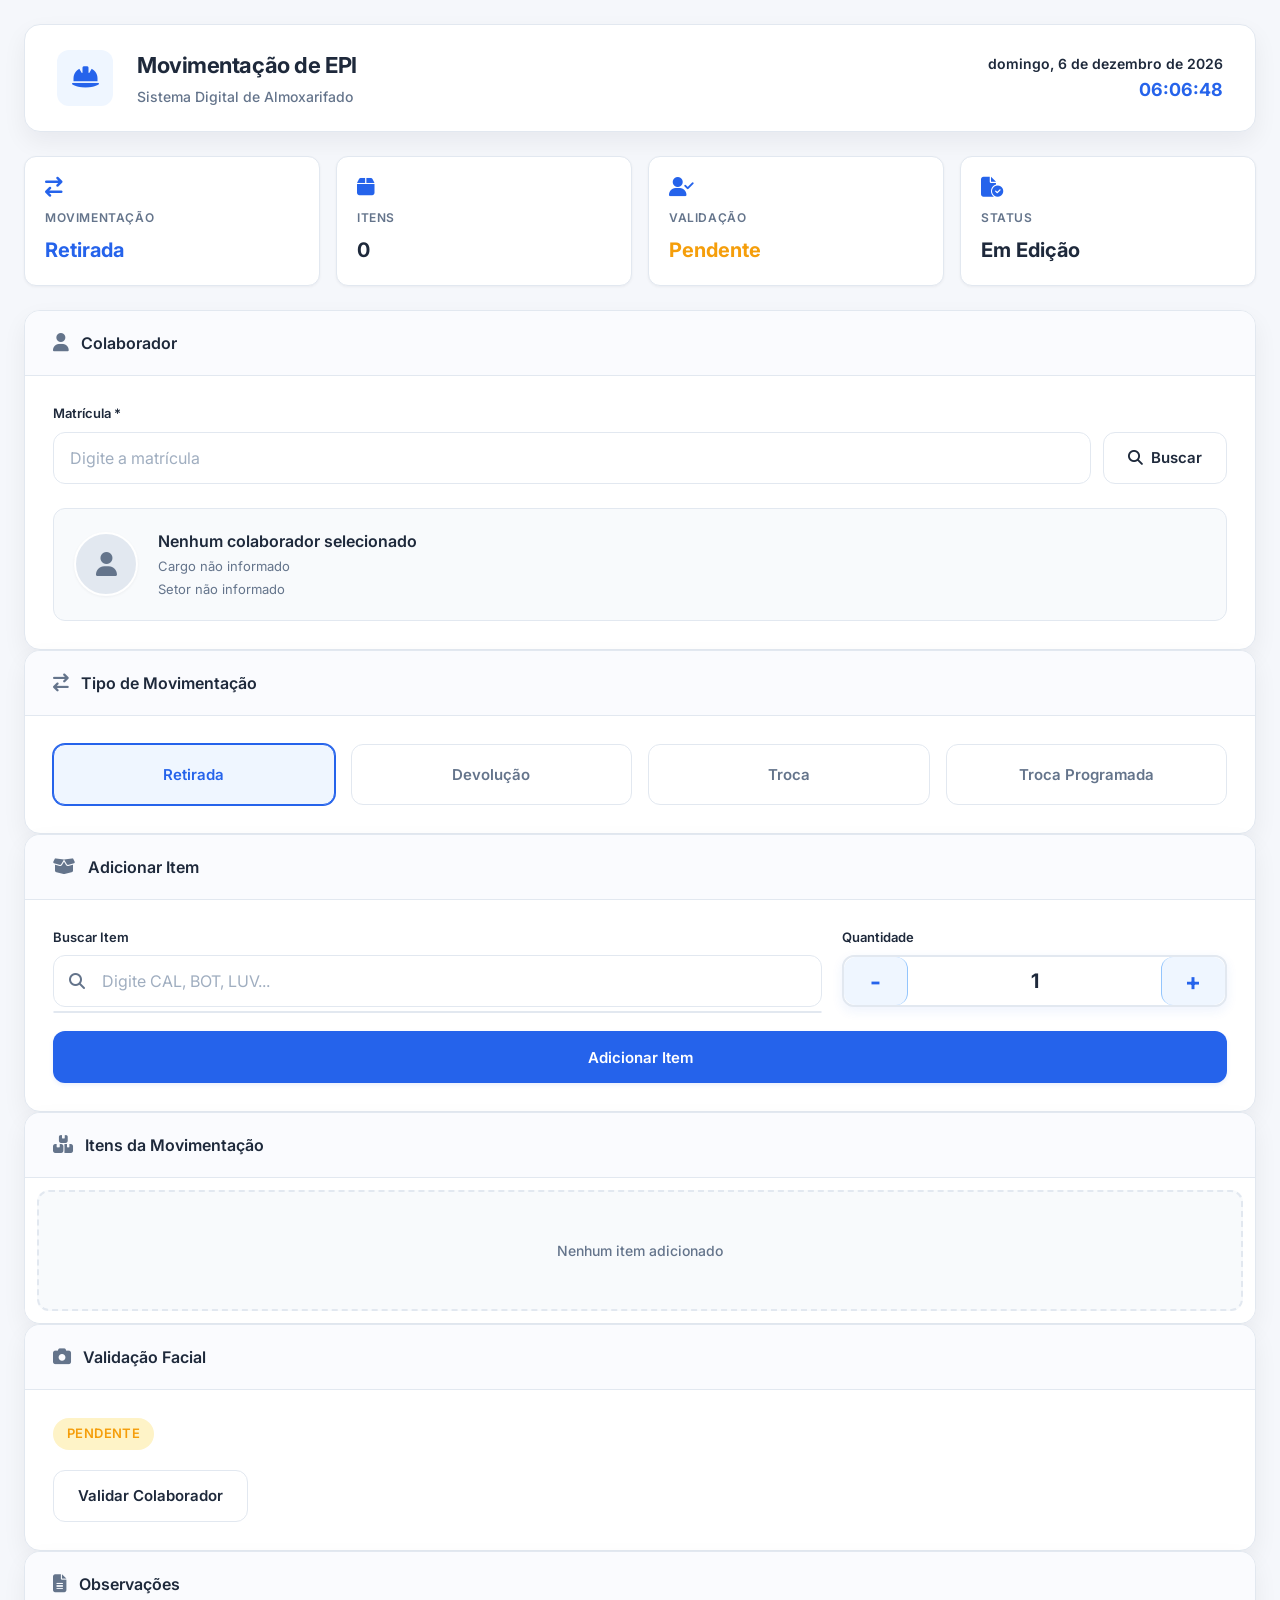
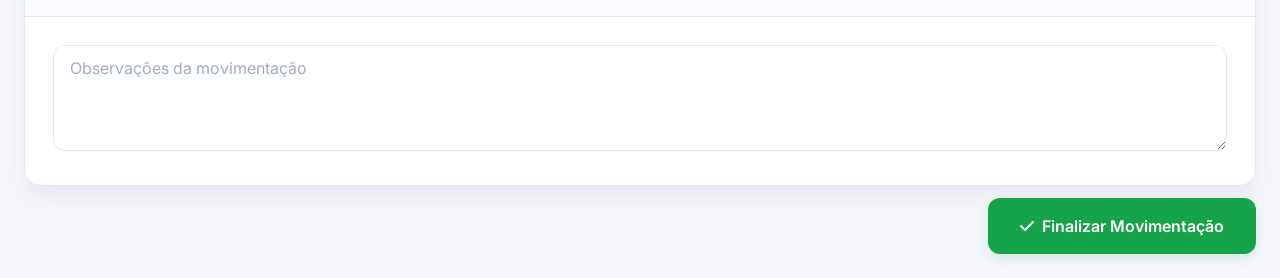
==== index.html @ 435e752e "Rename INDEXFormDigital.html to index.html" ====
<!DOCTYPE html>
<html lang="pt-BR">
<head>
    <meta charset="UTF-8">
    <meta name="viewport" content="width=device-width, initial-scale=1.0">
    <title>Movimentação de EPI</title>
    <link rel="stylesheet" href="style.css">
    <link rel="stylesheet" href="https://cdnjs.cloudflare.com/ajax/libs/font-awesome/6.7.2/css/all.min.css">
</head>
<body> 

    <div class="app-container">

        <div class="hero-header">
            <div class="hero-left">
                <div class="hero-icon">
                    <i class="fa-solid fa-helmet-safety"></i>
                </div>
                <div>
                    <h1>Movimentação de EPI</h1>
                    <p>Sistema Digital de Almoxarifado</p>
                </div>
            </div>
            <div class="hero-clock">
                <span id="currentDate"></span>
                <span id="currentTime"></span>
            </div>
        </div>

        <div class="dashboard-grid">
            <div class="dashboard-card">
                <i class="fa-solid fa-arrow-right-arrow-left"></i>
                <span>Movimentação</span>
                <strong id="dashTipo">Retirada</strong>
            </div>
            <div class="dashboard-card">
                <i class="fa-solid fa-box"></i>
                <span>Itens</span>
                <strong id="dashItens">0</strong>
            </div>
            <div class="dashboard-card">
                <i class="fa-solid fa-user-check"></i>
                <span>Validação</span>
                <strong id="dashValidacao">Pendente</strong>
            </div>
            <div class="dashboard-card">
                <i class="fa-solid fa-file-circle-check"></i>
                <span>Status</span>
                <strong>Em Edição</strong>
            </div>
        </div>

        <form id="movimentacaoEPIForm">

            <div class="card">
                <div class="card-header">
                    <h2>
                        <i class="fa-solid fa-user"></i>
                        Colaborador
                    </h2>
                </div>
                <div class="card-body">
                    <div class="field field-matricula">
                        <label for="matricula">Matrícula *</label>
                        <div class="search-group">
                            <input
                                type="text"
                                id="matricula"
                                name="matricula"
                                placeholder="Digite a matrícula">
                            <button
                                type="button"
                                id="btnBuscarColaborador">
                                <i class="fa-solid fa-magnifying-glass"></i>
                                Buscar
                            </button>
                        </div>
                    </div>
                    <div class="employee-summary">
                        <div class="employee-avatar">
                            <i class="fa-solid fa-user"></i>
                        </div>
                        <div class="employee-content">
                            <h3 id="employeeName">Nenhum colaborador selecionado</h3>
                            <p id="employeeRole">Cargo não informado</p>
                            <p id="employeeSector">Setor não informado</p>

                            <input type="hidden" id="nomeColaborador" name="nomeColaborador">
                            <input type="hidden" id="cargoColaborador" name="cargoColaborador">
                            <input type="hidden" id="setorColaborador" name="setorColaborador">
                        </div>
                    </div>
                </div>
            </div>

            <div class="card">
                <div class="card-header">
                    <h2>
                        <i class="fa-solid fa-arrow-right-arrow-left"></i>
                        Tipo de Movimentação
                    </h2>
                </div>
                <div class="card-body">
                    <div class="tipo-grid">
                        <button
                            type="button"
                            class="tipo-btn active"
                            data-tipo="RETIRADA">
                            Retirada
                        </button>
                        <button
                            type="button"
                            class="tipo-btn"
                            data-tipo="DEVOLUCAO">
                            Devolução
                        </button>
                        <button
                            type="button"
                            class="tipo-btn"
                            data-tipo="TROCA">
                            Troca
                        </button>
                        <button
                            type="button"
                            class="tipo-btn"
                            data-tipo="TROCA_PROGRAMADA">
                            Troca Programada
                        </button>
                    </div>
                    <input
                        type="hidden"
                        id="tipoMovimentacao"
                        name="tipoMovimentacao"
                        value="RETIRADA">
                </div>
            </div>

            <div class="card">
                <div class="card-header">
                    <h2>
                        <i class="fa-solid fa-box-open"></i>
                        Adicionar Item
                    </h2>
                </div>
                <div class="card-body">
                    <div class="form-row">
                        <div class="field">
                            <label for="buscaItem">Buscar Item</label>
                            <div class="input-icon">
                                <i class="fa-solid fa-magnifying-glass"></i>
                                <input
                                    type="text"
                                    id="buscaItem"
                                    placeholder="Digite CAL, BOT, LUV...">
                            </div>
                            <div id="sugestoesItens" class="sugestoes-container"></div>
                        </div>
                        <div class="field">
                            <label for="quantidade">Quantidade</label>
                            <div class="quantity-box">
                                <button type="button" id="btnMenos">-</button>
                                <input
                                    type="text"
                                    id="quantidade"
                                    value="1"
                                    readonly>
                                <button type="button" id="btnMais">+</button>
                            </div>
                        </div>
                    </div>
                    <button
                        type="button"
                        id="btnAdicionarItem"
                        class="btn-primary">
                        Adicionar Item
                    </button>
                </div>
            </div>

            <div class="card">
                <div class="card-header">
                    <h2>
                        <i class="fa-solid fa-boxes-stacked"></i>
                        Itens da Movimentação
                    </h2>
                </div>
                <div id="listaItens" class="lista-itens">
                    <div class="empty-state">
                        Nenhum item adicionado
                    </div>
                </div>
            </div>

            <div class="card">
                <div class="card-header">
                    <h2>
                        <i class="fa-solid fa-camera"></i>
                        Validação Facial
                    </h2>
                </div>
                <div class="card-body">
                    <div class="status-validacao">
                        <span id="statusBiometria" class="status-badge pending">Pendente</span>
                    </div>
                    <button
                        type="button"
                        id="btnBiometria"
                        class="btn-secondary">
                        Validar Colaborador
                    </button>
                </div>
            </div>

            <div class="card">
                <div class="card-header">
                    <h2>
                        <i class="fa-solid fa-file-lines"></i>
                        Observações
                    </h2>
                </div>
                <div class="card-body">
                    <textarea
                        id="observacoes"
                        rows="4"
                        placeholder="Observações da movimentação"></textarea>
                </div>
            </div>

            <div class="footer-actions">
                <button
                    type="button"
                    id="btnFinalizar"
                    class="btn-success">
                    <i class="fa-solid fa-check"></i>
                    Finalizar Movimentação
                </button>
            </div>

        </form>
    </div>
<script src="script.js"></script>
</body>
</html>
---- style.css ----
/* ==========================================================================
   STYLE.CSS - SISTEMA CORPORATIVO DE MOVIMENTAÇÃO DE EPI (FLUIG TABLET)
   DESIGN SYSTEM: ENTERPRISE SAAS / SAP FIORI / MICROSOFT DYNAMICS INSPIRED
   ========================================================================== */

@import url('https://fonts.googleapis.com/css2?family=Inter:wght@400;500;600;700&display=swap');

/* --- VARIÁVEIS DO DESIGN SYSTEM --- */
:root {
    --bg-global: #f5f7fb;
    --bg-card: #ffffff;
    --primary: #2563eb;
    --primary-hover: #1d4ed8;
    --primary-light: #eff6ff;
    --success: #16a34a;
    --success-hover: #15803d;
    --success-light: #f0fdf4;
    --warning: #f59e0b;
    --warning-light: #fef3c7;
    --error: #dc2626;
    --error-light: #fef2f2;
    --text-primary: #1e293b;
    --text-secondary: #64748b;
    --border-color: #e2e8f0;
    --border-focus: #93c5fd;
    --radius-sm: 6px;
    --radius-md: 12px;
    --radius-lg: 16px;
    --shadow-sm: 0 1px 3px rgba(15, 23, 42, 0.05);
    --shadow-md: 0 10px 25px rgba(15, 23, 42, 0.06);
    --shadow-lg: 0 20px 40px rgba(15, 23, 42, 0.08);
    --transition-fast: 0.2s ease;
    --transition-normal: 0.3s ease;
}

/* --- RESET & CONFIGURAÇÕES GERAIS --- */
* {
    margin: 0;
    padding: 0;
    box-sizing: border-box;
    -webkit-font-smoothing: antialiased;
    -moz-osx-font-smoothing: grayscale;
    -webkit-tap-highlight-color: transparent; /* Remove o highlight azul de toque em tablets */
}

body {
    font-family: "Inter", "Segoe UI", sans-serif;
    background-color: var(--bg-global);
    color: var(--text-primary);
    line-height: 1.5;
    padding: 24px;
}

/* --- APP CONTAINER --- */
.app-container {
    max-width: 1280px;
    margin: 0 auto;
    display: flex;
    flex-direction: column;
    gap: 24px;
}

/* --- HERO HEADER --- */
.hero-header {
    background-color: var(--bg-card);
    border: 1px solid var(--border-color);
    border-radius: var(--radius-lg);
    padding: 24px 32px;
    display: table;
    width: 100%;
    box-shadow: var(--shadow-md);
}

.hero-left {
    display: table-cell;
    vertical-align: middle;
}

.hero-icon {
    display: inline-block;
    vertical-align: middle;
    width: 56px;
    height: 56px;
    background-color: var(--primary-light);
    color: var(--primary);
    border-radius: var(--radius-md);
    text-align: center;
    line-height: 56px;
    font-size: 24px;
    margin-right: 20px;
}

.hero-left > div {
    display: inline-block;
    vertical-align: middle;
}

.hero-left h1 {
    font-size: 22px;
    font-weight: 700;
    color: var(--text-primary);
    letter-spacing: -0.02em;
    margin-bottom: 4px;
}

.hero-left p {
    font-size: 14px;
    color: var(--text-secondary);
    font-weight: 500;
}

.hero-clock {
    display: table-cell;
    vertical-align: middle;
    text-align: right;
}

.hero-clock span {
    display: block;
}

#currentDate {
    font-size: 14px;
    font-weight: 600;
    color: var(--text-primary);
}

#currentTime {
    font-size: 18px;
    font-weight: 700;
    color: var(--primary);
    margin-top: 2px;
}

/* --- DASHBOARD GRID --- */
.dashboard-grid {
    display: grid;
    grid-template-columns: repeat(4, 1fr);
    gap: 16px;
}

.dashboard-card {
    background-color: var(--bg-card);
    border: 1px solid var(--border-color);
    border-radius: var(--radius-md);
    padding: 20px;
    box-shadow: var(--shadow-sm);
    display: flex;
    flex-direction: column;
    gap: 8px;
    position: relative;
    overflow: hidden;
    transition: transform var(--transition-fast), box-shadow var(--transition-fast);
}

.dashboard-card:hover {
    transform: translateY(-2px);
    box-shadow: var(--shadow-md);
}

.dashboard-card i {
    font-size: 20px;
    color: var(--primary);
    margin-bottom: 4px;
}

.dashboard-card span {
    font-size: 12px;
    font-weight: 600;
    text-transform: uppercase;
    letter-spacing: 0.05em;
    color: var(--text-secondary);
}

.dashboard-card strong {
    font-size: 20px;
    font-weight: 700;
    color: var(--text-primary);
}

/* Cores específicas baseadas em ID para o dashboard corporativo */
#dashTipo { color: var(--primary); }
#dashItens { color: var(--text-primary); }
#dashValidacao { color: var(--warning); }

/* --- COMPONENTES DE CARD --- */
.card {
    background-color: var(--bg-card);
    border: 1px solid var(--border-color);
    border-radius: var(--radius-lg);
    box-shadow: var(--shadow-md);
    overflow: hidden;
    display: flex;
    flex-direction: column;
}

.card-header {
    padding: 20px 28px;
    border-bottom: 1px solid var(--border-color);
    background-color: #fafbfe;
}

.card-header h2 {
    font-size: 16px;
    font-weight: 600;
    color: var(--text-primary);
    display: flex;
    align-items: center;
    gap: 12px;
}

.card-header h2 i {
    color: var(--text-secondary);
    font-size: 18px;
}

.card-body {
    padding: 28px;
}

/* --- FORMULÁRIOS E CAMPOS --- */
.form-row {
    display: grid;
    grid-template-columns: 2fr 1fr;
    gap: 20px;
    margin-bottom: 24px;
    align-items: start;
}

.field {
    display: flex;
    flex-direction: column;
    gap: 8px;
    position: relative;
}

.field label {
    font-size: 13px;
    font-weight: 600;
    color: var(--text-primary);
}

input[type="text"],
textarea {
    width: 100%;
    font-family: inherit;
    font-size: 16px; /* 16px impede o zoom automático do iOS/Safari ao focar no tablet */
    color: var(--text-primary);
    background-color: #ffffff;
    border: 1px solid var(--border-color);
    border-radius: var(--radius-md);
    padding: 12px 16px;
    outline: none;
    transition: border-color var(--transition-fast), box-shadow var(--transition-fast);
}

input[type="text"] {
    height: 52px; /* Área de toque aumentada e confortável para operação rápida em tablet */
}

input[type="text"]::placeholder,
textarea::placeholder {
    color: #a0aec0;
}

input[type="text"]:focus,
textarea:focus {
    border-color: var(--primary);
    box-shadow: 0 0 0 3px rgba(37, 99, 235, 0.15);
}

/* Grupo de Busca de Colaborador */
.search-group {
    display: flex;
    gap: 12px;
}

.search-group input {
    flex: 1;
}

/* Input com Ícone Interno */
.input-icon {
    position: relative;
}

.input-icon i {
    position: absolute;
    left: 16px;
    top: 50%;
    transform: translateY(-50%);
    color: var(--text-secondary);
    pointer-events: none;
    font-size: 16px;
}

.input-icon input {
    padding-left: 48px;
}

/* Sugestões de Itens */
.sugestoes-container {
    position: absolute;
    top: 100%;
    left: 0;
    right: 0;
    background-color: var(--bg-card);
    border: 1px solid var(--border-color);
    border-radius: var(--radius-md);
    box-shadow: var(--shadow-lg);
    z-index: 10;
    max-height: 240px;
    overflow-y: auto;
    margin-top: 4px;
}

/* --- RESUMO DO COLABORADOR --- */
.employee-summary {
    margin-top: 24px;
    background-color: #f8fafc;
    border: 1px solid var(--border-color);
    border-radius: var(--radius-md);
    padding: 20px;
    display: flex;
    align-items: center;
    gap: 20px;
}

.employee-avatar {
    width: 64px;
    height: 64px;
    background-color: #e2e8f0;
    color: var(--text-secondary);
    border-radius: 50%;
    display: flex;
    align-items: center;
    justify-content: center;
    font-size: 24px;
    border: 2px solid #ffffff;
    box-shadow: var(--shadow-sm);
}

.employee-content {
    display: flex;
    flex-direction: column;
    gap: 4px;
}

.employee-content h3 {
    font-size: 16px;
    font-weight: 600;
    color: var(--text-primary);
}

.employee-content p {
    font-size: 13px;
    color: var(--text-secondary);
}

/* --- GRID DE TIPO DE MOVIMENTAÇÃO --- */
.tipo-grid {
    display: grid;
    grid-template-columns: repeat(4, 1fr);
    gap: 16px;
}

.tipo-btn {
    font-family: inherit;
    font-size: 15px; /* Tamanho de fonte ideal para leitura rápida */
    font-weight: 600;
    color: var(--text-secondary);
    background-color: #ffffff;
    border: 1px solid var(--border-color);
    border-radius: var(--radius-md);
    padding: 20px 16px; /* Target de toque expandido verticalmente para rotina industrial */
    cursor: pointer;
    transition: all var(--transition-fast);
    text-align: center;
}

.tipo-btn:hover {
    background-color: #f8fafc;
    color: var(--text-primary);
    border-color: #cbd5e1;
}

.tipo-btn.active {
    background-color: var(--primary-light);
    color: var(--primary);
    border-color: var(--primary);
    box-shadow: 0 0 0 1px var(--primary);
}

/* --- SELETOR DE QUANTIDADE (DESTAQUE AMPLIADO PARA OPERAÇÃO INDUSTRIAL) --- */
.quantity-box {
    display: flex;
    border: 2px solid var(--border-color); /* Borda em destaque para o bloco de controle principal */
    border-radius: var(--radius-md);
    overflow: hidden;
    height: 52px;
    background-color: #ffffff;
    box-shadow: 0 4px 12px rgba(37, 99, 235, 0.08); /* Sombra suave para destacar o componente */
}

.quantity-box button {
    width: 64px; /* Botões mais largos e robustos para o toque veloz em ambiente industrial */
    height: 100%;
    background-color: var(--primary-light); /* Fundo contrastante de alta visibilidade */
    border: none;
    color: var(--primary); /* Símbolos coloridos com a cor de destaque do sistema */
    font-size: 24px; /* Ícones grandes para leitura imediata */
    font-weight: 700;
    cursor: pointer;
    transition: all var(--transition-fast);
}

.quantity-box button:hover {
    background-color: var(--primary);
    color: #ffffff;
}

.quantity-box button:active {
    background-color: var(--primary-hover);
    color: #ffffff;
    transform: scale(0.95);
}

/* Alinhamento de cantos internos para os botões de controle de fluxo */
#btnMenos {
    border-right: 1px solid var(--border-focus);
}

#btnMais {
    border-left: 1px solid var(--border-focus);
}

.quantity-box input {
    flex: 1;
    width: 100%;
    height: 100%;
    border: none !important;
    box-shadow: none !important;
    text-align: center;
    font-weight: 700;
    font-size: 20px; /* Numeração maior e de fácil conferência */
    color: var(--text-primary);
    background-color: transparent;
}

/* --- LISTA DE ITENS ADICIONADOS --- */
.lista-itens {
    padding: 12px;
    background-color: #ffffff;
}

.empty-state {
    padding: 48px;
    text-align: center;
    color: var(--text-secondary);
    font-size: 14px;
    font-weight: 500;
    background-color: #f8fafc;
    border: 2px dashed var(--border-color);
    border-radius: var(--radius-md);
}

/* --- BIOMETRIA / VALIDAÇÃO FACIAL --- */
.status-validacao {
    margin-bottom: 20px;
}

.status-badge {
    display: inline-flex;
    align-items: center;
    padding: 6px 14px;
    border-radius: 20px;
    font-size: 13px;
    font-weight: 600;
    text-transform: uppercase;
    letter-spacing: 0.03em;
}

.status-badge.pending {
    background-color: var(--warning-light);
    color: var(--warning);
}

.status-badge.success {
    background-color: var(--success-light);
    color: var(--success);
}

/* --- BOTÕES DO SISTEMA --- */
button {
    font-family: inherit;
    display: inline-flex;
    align-items: center;
    justify-content: center;
    gap: 8px;
    font-weight: 600;
    font-size: 15px;
    border: none;
    border-radius: var(--radius-md);
    cursor: pointer;
    transition: all var(--transition-fast);
    white-space: nowrap;
}

/* Botão Primário (Azul) */
.btn-primary {
    background-color: var(--primary);
    color: #ffffff;
    padding: 12px 24px;
    height: 52px; /* Touch target industrial otimizado */
    box-shadow: 0 2px 4px rgba(37, 99, 235, 0.1);
    width: 100%; /* Ocupa a largura total do container para facilitar a ação em mobilidade */
}

.btn-primary:hover {
    background-color: var(--primary-hover);
}

.btn-primary:active {
    transform: scale(0.99);
}

/* Botão Secundário / Buscar (Cinza/Transparente com Borda) */
#btnBuscarColaborador,
.btn-secondary {
    background-color: #ffffff;
    border: 1px solid var(--border-color);
    color: var(--text-primary);
    padding: 0 24px;
    height: 52px;
}

#btnBuscarColaborador:hover,
.btn-secondary:hover {
    background-color: #f8fafc;
    border-color: #cbd5e1;
}

#btnBuscarColaborador:active,
.btn-secondary:active {
    background-color: #edf2f7;
}

/* Botão de Sucesso / Finalizar (Verde) */
.btn-success {
    background-color: var(--success);
    color: #ffffff;
    padding: 16px 32px;
    font-size: 16px;
    height: 56px;
    box-shadow: 0 4px 12px rgba(22, 163, 74, 0.15);
    border-radius: var(--radius-md);
}

.btn-success:hover {
    background-color: var(--success-hover);
}

.btn-success:active {
    transform: scale(0.99);
}

/* --- FOOTER ACTIONS --- */
.footer-actions {
    margin-top: 12px;
    display: flex;
    justify-content: flex-end;
}

/* ==========================================================================
   MEDIA QUERIES - RESPONSIVIDADE ADAPTADA PARA DISPOSITIVOS MÓVEIS (TABLETS)
   ========================================================================== */

/* TABLETS DE GRANDE PORTE E LAPTOPS (Até 1200px) */
@media (max-width: 1200px) {
    body {
        padding: 20px;
    }
    .hero-header {
        padding: 20px 24px;
    }
}

/* TABLETS PADRÃO EM PAISAGEM / LANDSCAPE (Até 1024px) - O foco central */
@media (max-width: 1024px) {
    .dashboard-grid {
        grid-template-columns: repeat(4, 1fr); /* Mantém 4 colunas para otimização de tela landscape */
        gap: 12px;
    }
    
    .tipo-grid {
        grid-template-columns: repeat(4, 1fr);
        gap: 12px;
    }
}

/* TABLETS EM RETRATO / PORTRAIT (Até 768px) */
@media (max-width: 768px) {
    body {
        padding: 16px;
    }

    .app-container {
        gap: 16px;
    }

    .hero-header {
        display: block;
        padding: 20px;
    }

    .hero-left {
        display: block;
        margin-bottom: 16px;
    }

    .hero-clock {
        display: block;
        text-align: left;
        border-top: 1px solid var(--border-color);
        padding-top: 12px;
    }

    .dashboard-grid {
        grid-template-columns: repeat(2, 1fr); /* Quebra em 2x2 no tablet em modo retrato */
        gap: 12px;
    }

    .tipo-grid {
        grid-template-columns: repeat(2, 1fr);
        gap: 12px;
    }

    .form-row {
        grid-template-columns: 1fr;
        gap: 16px;
    }

    .card-header {
        padding: 16px 20px;
    }

    .card-body {
        padding: 20px;
    }

    .footer-actions {
        width: 100%;
    }

    .btn-success {
        width: 100%;
    }
}

/* SMARTPHONES EM OPERAÇÃO DE CAMPO (Até 480px) */
@media (max-width: 480px) {
    .dashboard-grid {
        grid-template-columns: 1fr;
    }

    .tipo-grid {
        grid-template-columns: 1fr;
    }

    .search-group {
        flex-direction: column;
    }

    #btnBuscarColaborador {
        width: 100%;
    }

    .employee-summary {
        flex-direction: column;
        text-align: center;
        padding: 16px;
    }
}
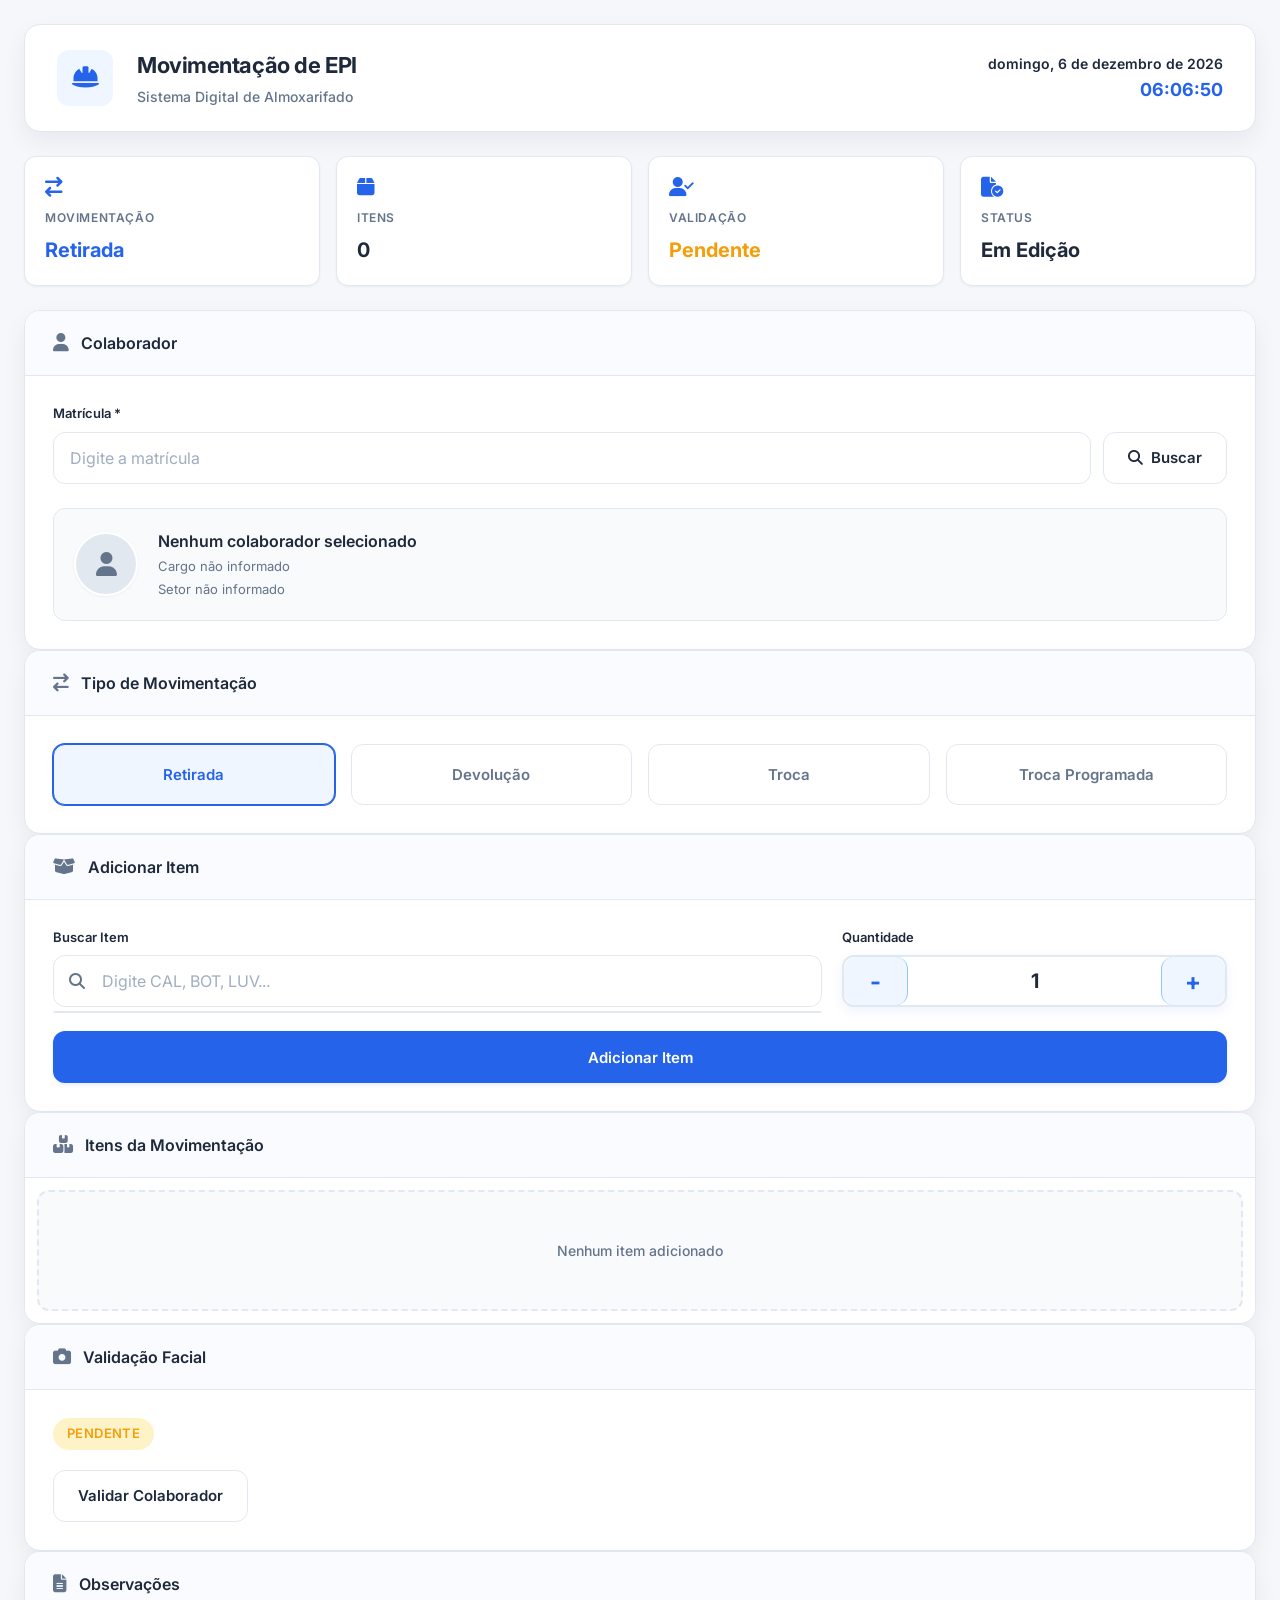
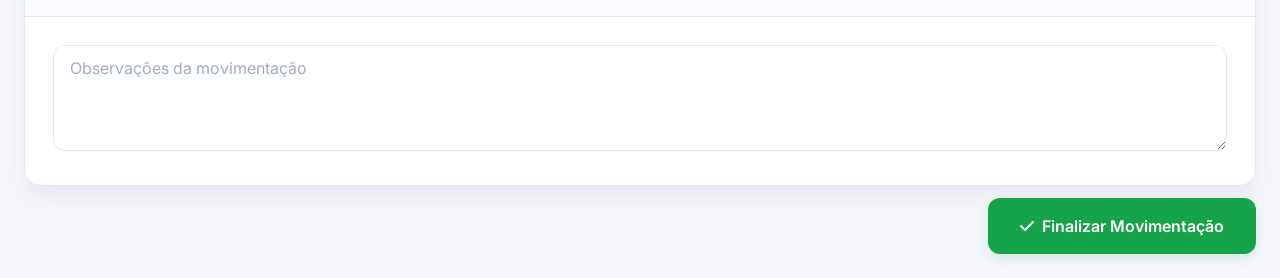
==== commit d4513b6a: "Update index.html" ====
--- a/index.html
+++ b/index.html
@@ -8,7 +8,6 @@
     <link rel="stylesheet" href="https://cdnjs.cloudflare.com/ajax/libs/font-awesome/6.7.2/css/all.min.css">
 </head>
 <body> 
-
     <div class="app-container">
 
         <div class="hero-header">
